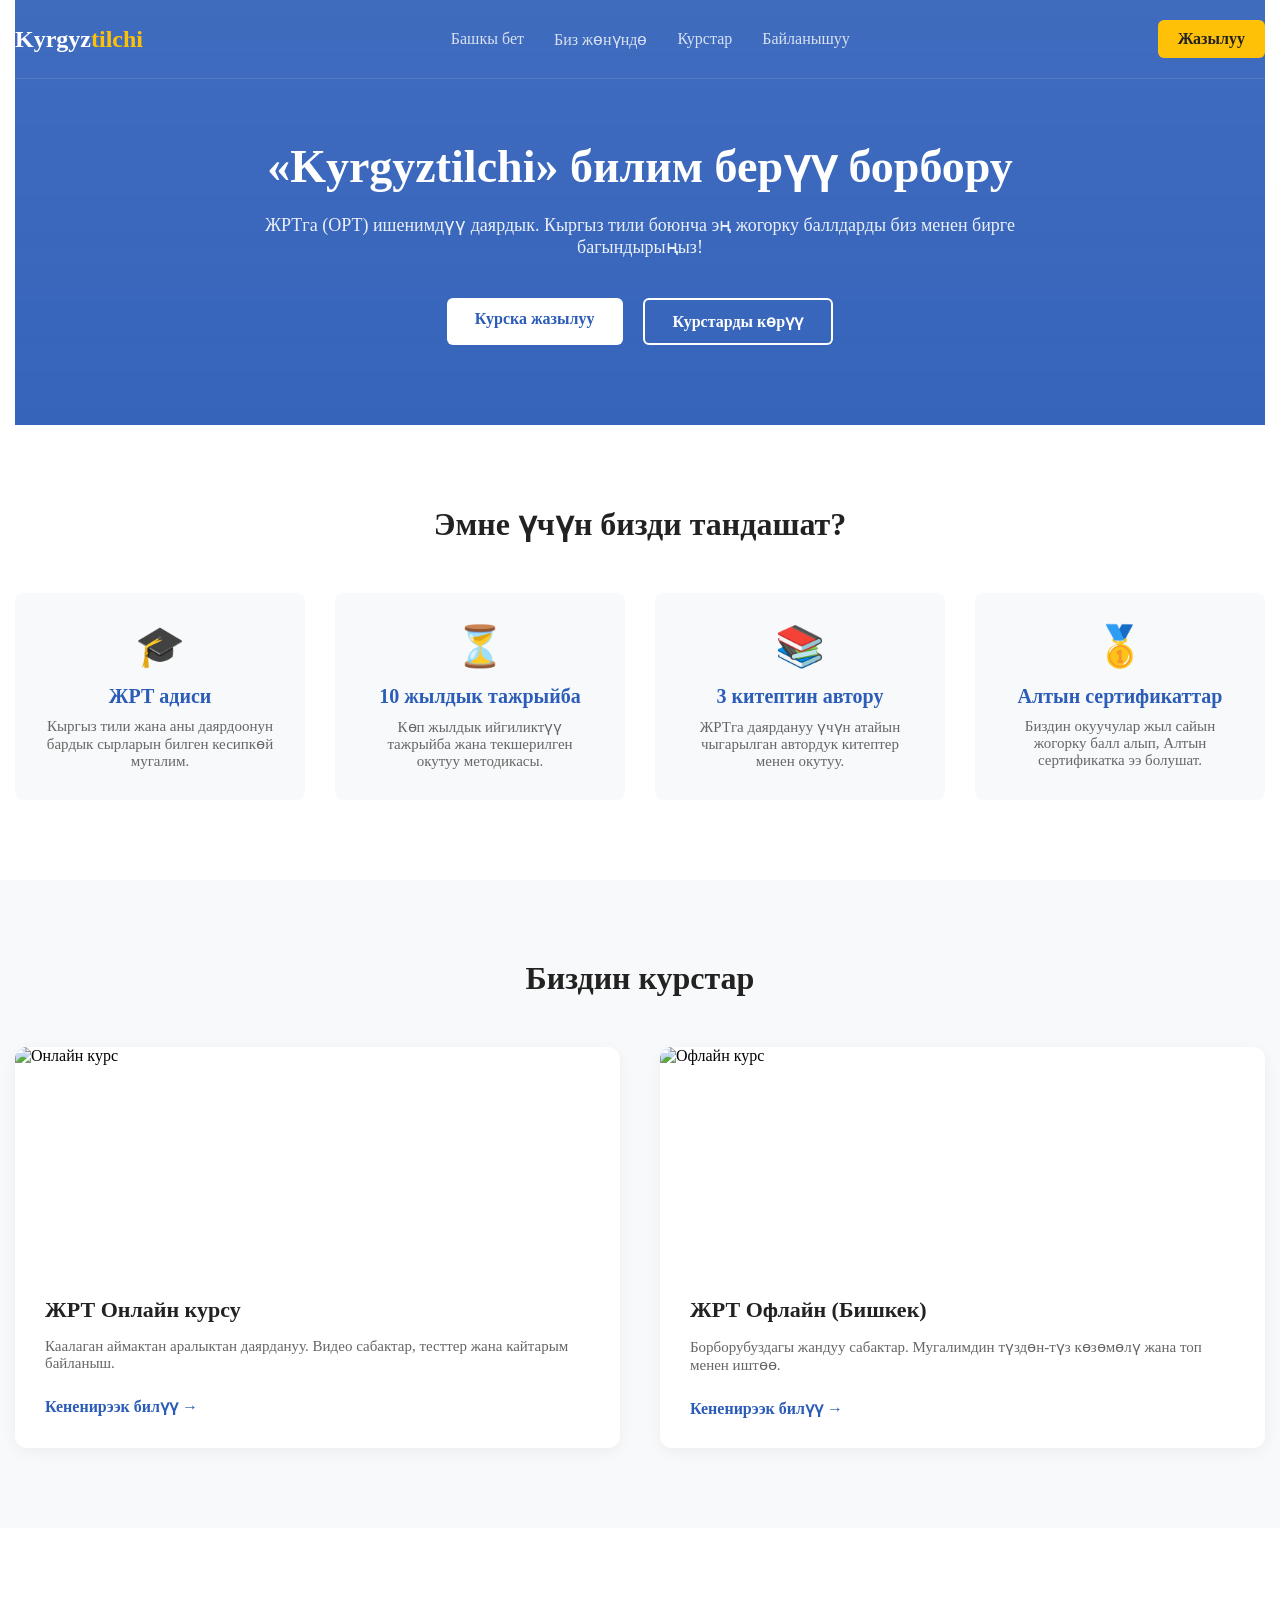
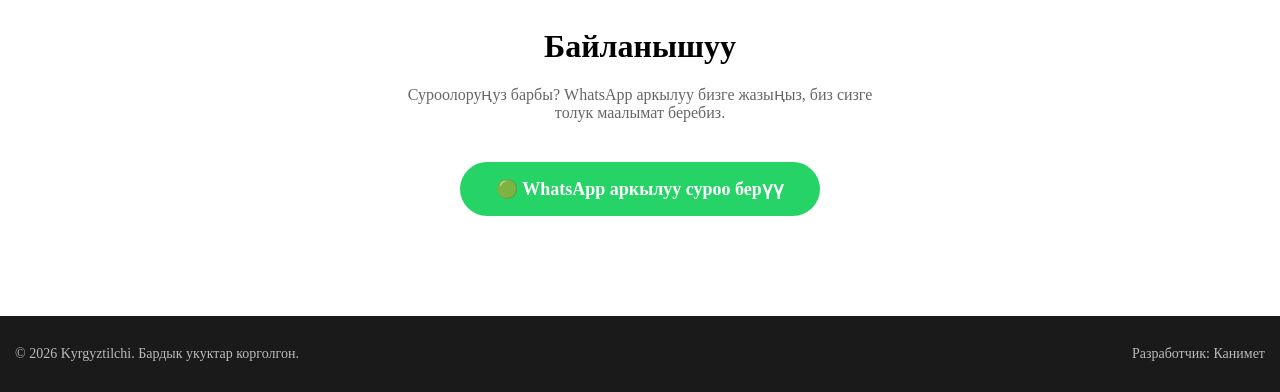
==== index.html @ afd0c278 "second commit" ====
<!DOCTYPE html>
<html lang="ky">
<head>
    <meta charset="UTF-8">
    <meta name="viewport" content="width=device-width, initial-scale=1.0">
    <title>Kyrgyztilchi</title>
    <link rel="stylesheet" href="./styles.css/index.css">
</head>
<body>
    <header class="header" id="header">
        <div class="container">
            <div class="header__content">
                <div class="header__nav">
                    <div class="header__logo">
                        <span class="logo-text">Kyrgyz<span>tilchi</span></span>
                    </div>
                    <nav class="header__nav-item">
                        <a href="#header" class="nav__link">Башкы бет</a>
                        <a href="#about" class="nav__link">Биз жөнүндө</a>
                        <a href="#courses" class="nav__link">Курстар</a>
                        <a href="#contacts" class="nav__link">Байланышуу</a>
                    </nav>
                    <a href="https://wa.me" target="_blank" class="header__nav-btn">Жазылуу</a>
                </div>
                <div class="header__hero">
                    <h1 class="hero__title">«Kyrgyztilchi» билим берүү борбору</h1>
                    <p class="hero__description">ЖРТга (ОРТ) ишенимдүү даярдык. Кыргыз тили боюнча эң жогорку баллдарды биз менен бирге багындырыңыз!</p>
                    <div class="hero__actions">
                        <a href="https://wa.me" target="_blank" class="btn btn--hero">Курска жазылуу</a>
                        <a href="#courses" class="btn btn--secondary">Курстарды көрүү</a>
                    </div>
                </div>
            </div>
        </div>
    </header>

    <main class="main" id="main">
        <section class="about" id="about">
            <div class="container">
                <div class="about__content">
                    <h2 class="about__title">Эмне үчүн бизди тандашат?</h2>
                    <div class="about__grid">
                        <div class="about__card">
                            <div class="about__card-icon">🎓</div>
                            <h3 class="about__card-title">ЖРТ адиси</h3>
                            <p class="about__card-text">Кыргыз тили жана аны даярдоонун бардык сырларын билген кесипкөй мугалим.</p>
                        </div>
                        <div class="about__card">
                            <div class="about__card-icon">⏳</div>
                            <h3 class="about__card-title">10 жылдык тажрыйба</h3>
                            <p class="about__card-text">Көп жылдык ийгиликтүү тажрыйба жана текшерилген окутуу методикасы.</p>
                        </div>
                        <div class="about__card">
                            <div class="about__card-icon">📚</div>
                            <h3 class="about__card-title">3 китептин автору</h3>
                            <p class="about__card-text">ЖРТга даярдануу үчүн атайын чыгарылган автордук китептер менен окутуу.</p>
                        </div>
                        <div class="about__card">
                            <div class="about__card-icon">🥇</div>
                            <h3 class="about__card-title">Алтын сертификаттар</h3>
                            <p class="about__card-text">Биздин окуучулар жыл сайын жогорку балл алып, Алтын сертификатка ээ болушат.</p>
                        </div>
                    </div>
                </div>
            </div>
        </section>

        <section class="courses" id="courses">
            <div class="container">
                <div class="courses__content">
                    <h2 class="courses__title">Биздин курстар</h2>
                    <div class="courses__grid">
                        <div class="courses__card">
                            <div class="courses__card-image">
                                <img src="./media/images/image.png" alt="Онлайн курс">
                            </div>
                            <div class="courses__card-info">
                                <h3 class="courses__card-name">ЖРТ Онлайн курсу</h3>
                                <p class="courses__card-desc">Каалаган аймактан аралыктан даярдануу. Видео сабактар, тесттер жана кайтарым байланыш.</p>
                                <a href="https://wa.me" target="_blank" class="courses__card-link">Кененирээк билүү →</a>
                            </div>
                        </div>
                        <div class="courses__card">
                            <div class="courses__card-image">
                                <img src="./media/images/image.png" alt="Офлайн курс">
                            </div>
                            <div class="courses__card-info">
                                <h3 class="courses__card-name">ЖРТ Офлайн (Бишкек)</h3>
                                <p class="courses__card-desc">Борборубуздагы жандуу сабактар. Мугалимдин түздөн-түз көзөмөлү жана топ менен иштөө.</p>
                                <a href="https://wa.me" target="_blank" class="courses__card-link">Кененирээк билүү →</a>
                            </div>
                        </div>
                    </div>
                </div>
            </div>
        </section>
        
        <section class="contacts" id="contacts">
            <div class="container">
                <div class="contacts__content">
                    <h2 class="contacts__title">Байланышуу</h2>
                    <p class="contacts__description">Суроолоруңуз барбы? WhatsApp аркылуу бизге жазыңыз, биз сизге толук маалымат беребиз.</p>
                    <div class="contacts__action">
                        <a href="https://wa.me" target="_blank" class="contacts__btn-wa">🟢 WhatsApp аркылуу суроо берүү</a>
                    </div>
                </div>
            </div>
        </section>
    </main>

    <footer class="footer" id="footer">
        <div class="container">
            <div class="footer__content">
                <div class="footer__copy">&copy; 2026 Kyrgyztilchi. Бардык укуктар корголгон.</div>
                <div class="footer__dev">Разработчик: Канимет</div>
            </div>
        </div>
    </footer>

    <script src="./script.js"></script>
</body>
</html>
---- styles.css/index.css ----
@import url(./reset.css);
@import url(./global.css);
@import url(./root.css);
@import url(./style.css);
@import url(./adaptive.css);
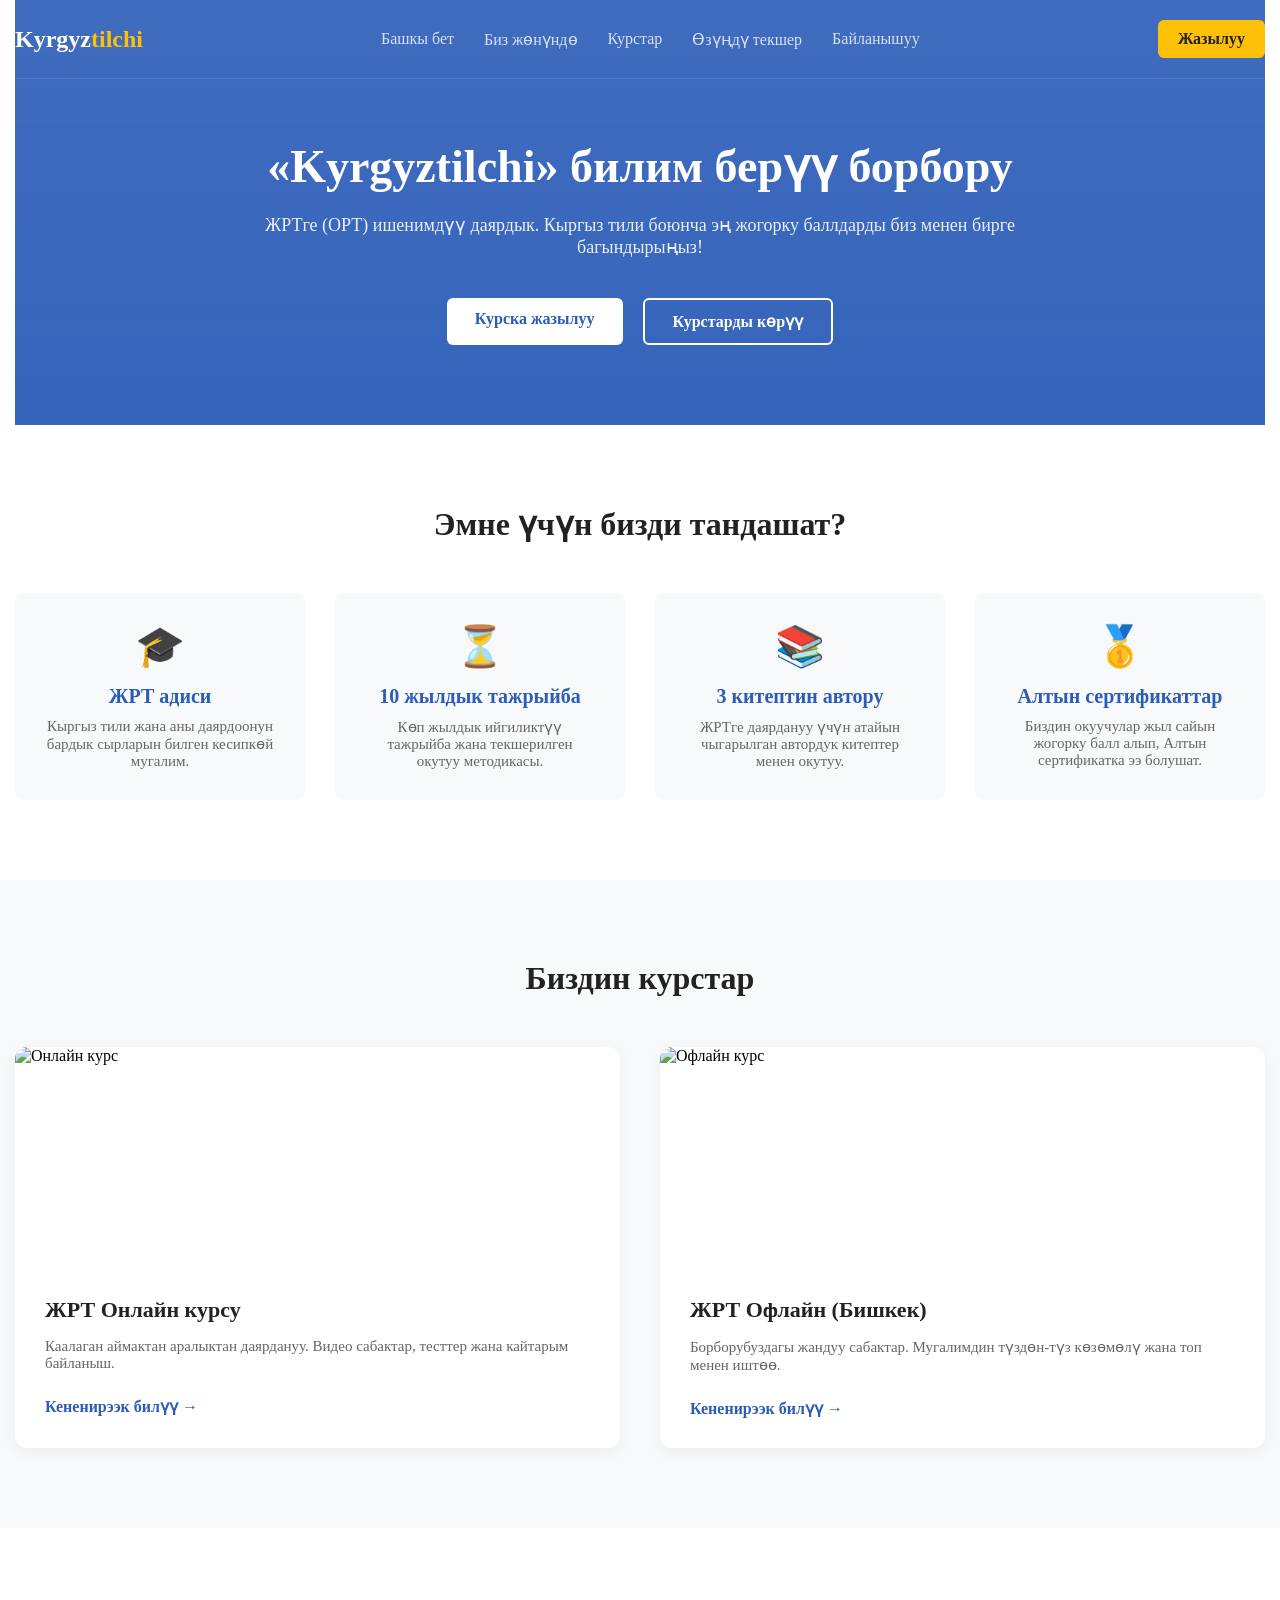
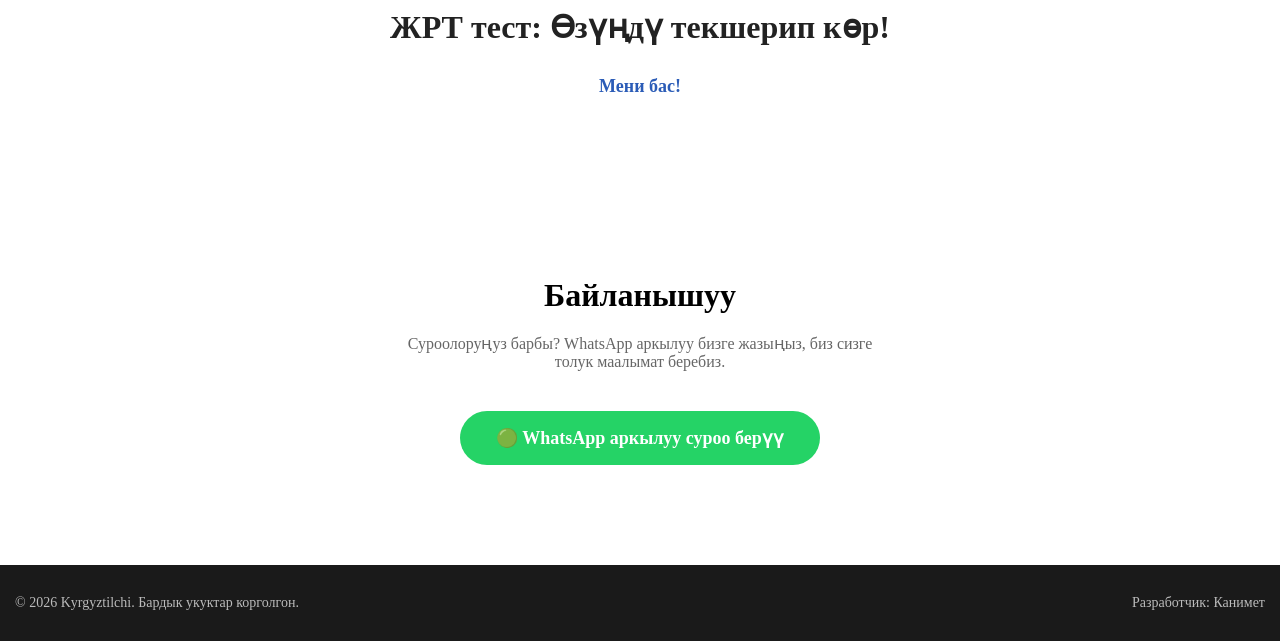
==== commit 16656dd0: "third commit" ====
--- a/index.html
+++ b/index.html
@@ -18,13 +18,15 @@
                         <a href="#header" class="nav__link">Башкы бет</a>
                         <a href="#about" class="nav__link">Биз жөнүндө</a>
                         <a href="#courses" class="nav__link">Курстар</a>
+                        <!-- Добавили пункт для быстрой прокрутки к тестам -->
+                        <a href="#synamyk" class="nav__link">Өзүңдү текшер</a>
                         <a href="#contacts" class="nav__link">Байланышуу</a>
                     </nav>
                     <a href="https://wa.me" target="_blank" class="header__nav-btn">Жазылуу</a>
                 </div>
                 <div class="header__hero">
                     <h1 class="hero__title">«Kyrgyztilchi» билим берүү борбору</h1>
-                    <p class="hero__description">ЖРТга (ОРТ) ишенимдүү даярдык. Кыргыз тили боюнча эң жогорку баллдарды биз менен бирге багындырыңыз!</p>
+                    <p class="hero__description">ЖРТге (ОРТ) ишенимдүү даярдык. Кыргыз тили боюнча эң жогорку баллдарды биз менен бирге багындырыңыз!</p>
                     <div class="hero__actions">
                         <a href="https://wa.me" target="_blank" class="btn btn--hero">Курска жазылуу</a>
                         <a href="#courses" class="btn btn--secondary">Курстарды көрүү</a>
@@ -53,7 +55,7 @@
                         <div class="about__card">
                             <div class="about__card-icon">📚</div>
                             <h3 class="about__card-title">3 китептин автору</h3>
-                            <p class="about__card-text">ЖРТга даярдануу үчүн атайын чыгарылган автордук китептер менен окутуу.</p>
+                            <p class="about__card-text">ЖРТге даярдануу үчүн атайын чыгарылган автордук китептер менен окутуу.</p>
                         </div>
                         <div class="about__card">
                             <div class="about__card-icon">🥇</div>
@@ -94,6 +96,15 @@
                 </div>
             </div>
         </section>
+
+        <section class="synamyk" id="synamyk">
+            <div class="container">
+                <div class="synamyk__content">
+                    <h2 class="synamyk__title">ЖРТ тест: Өзүңдү текшерип көр!</h2>
+                    <a class="synamyk__description" href="./synamyk.html">Мени бас!</a>
+                </div>
+            </div>
+        </section>
         
         <section class="contacts" id="contacts">
             <div class="container">
--- a/styles.css/index.css
+++ b/styles.css/index.css
@@ -1,3 +1,4 @@
+
 @import url(./reset.css);
 @import url(./global.css);
 @import url(./root.css);
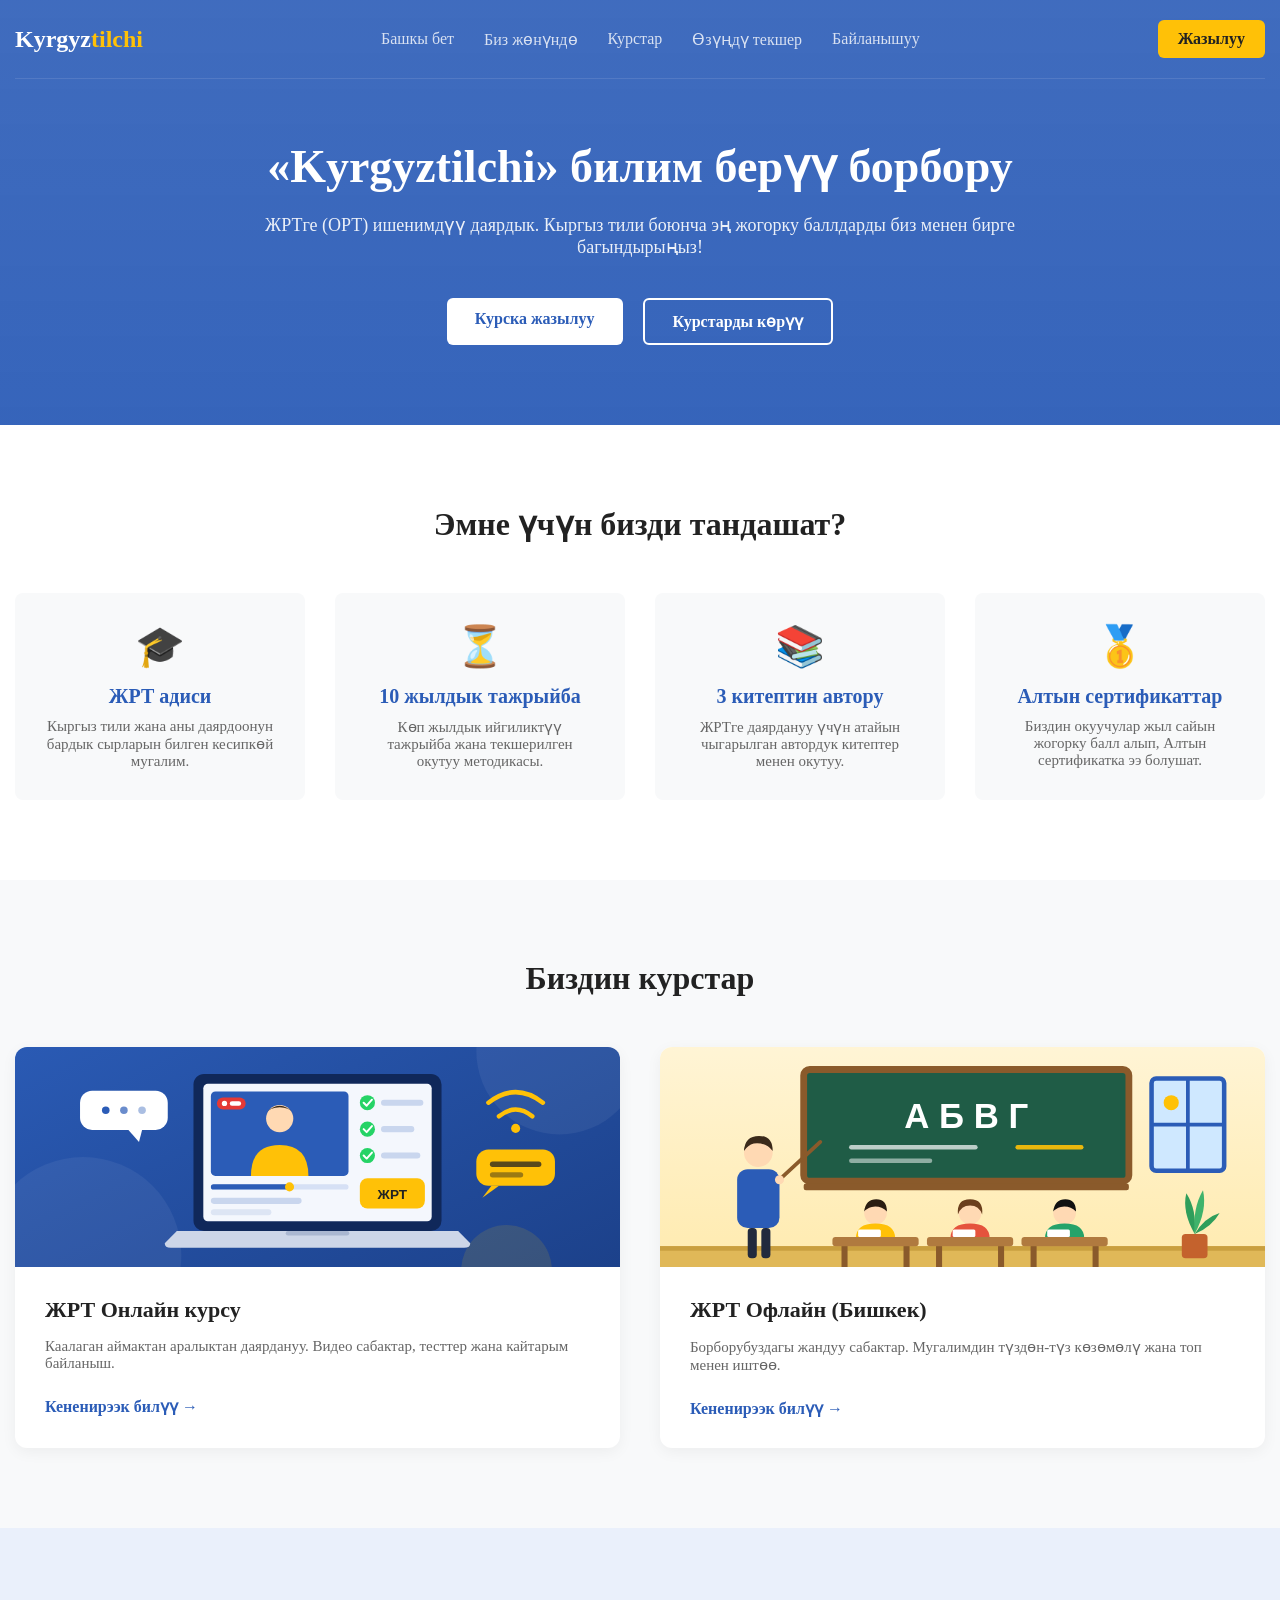
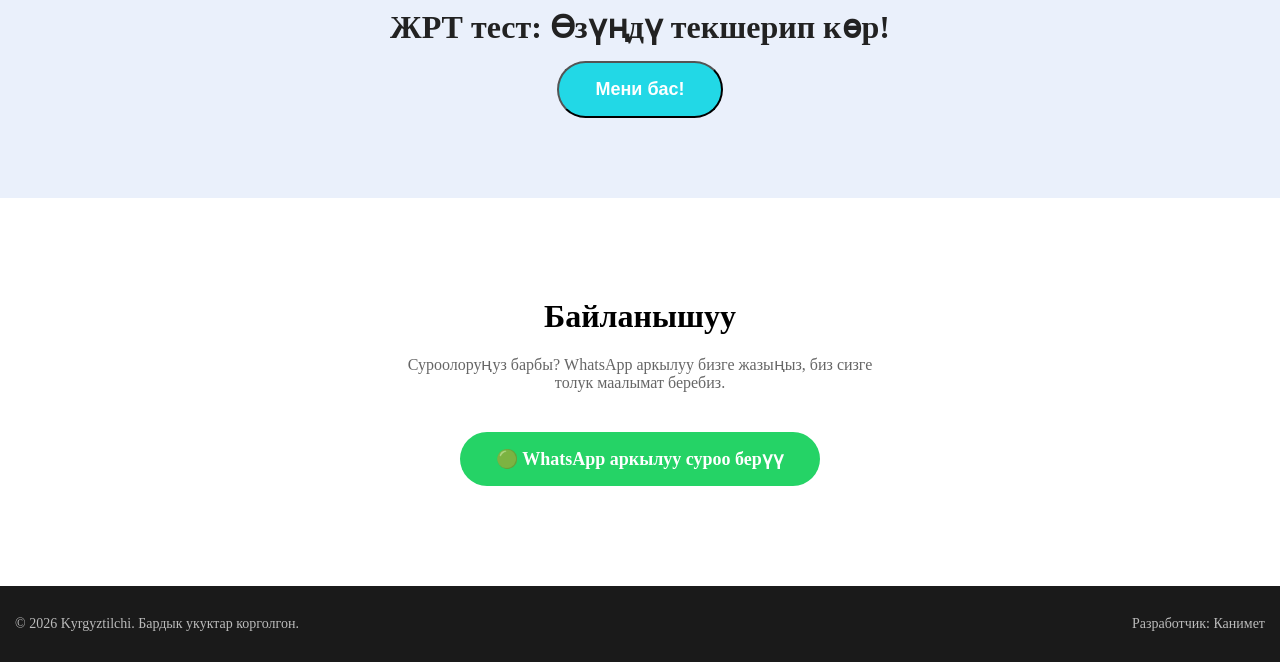
==== commit 7d5d3fd0: "create logic test" ====
--- a/index.html
+++ b/index.html
@@ -22,13 +22,13 @@
                         <a href="#synamyk" class="nav__link">Өзүңдү текшер</a>
                         <a href="#contacts" class="nav__link">Байланышуу</a>
                     </nav>
-                    <a href="https://wa.me" target="_blank" class="header__nav-btn">Жазылуу</a>
+                    <a href="https://api.whatsapp.com/send?phone=996502601999" target="_blank" class="header__nav-btn">Жазылуу</a>
                 </div>
                 <div class="header__hero">
                     <h1 class="hero__title">«Kyrgyztilchi» билим берүү борбору</h1>
                     <p class="hero__description">ЖРТге (ОРТ) ишенимдүү даярдык. Кыргыз тили боюнча эң жогорку баллдарды биз менен бирге багындырыңыз!</p>
                     <div class="hero__actions">
-                        <a href="https://wa.me" target="_blank" class="btn btn--hero">Курска жазылуу</a>
+                        <a href="https://api.whatsapp.com/send?phone=996502601999" target="_blank" class="btn btn--hero">Курска жазылуу</a>
                         <a href="#courses" class="btn btn--secondary">Курстарды көрүү</a>
                     </div>
                 </div>
@@ -74,22 +74,22 @@
                     <div class="courses__grid">
                         <div class="courses__card">
                             <div class="courses__card-image">
-                                <img src="./media/images/image.png" alt="Онлайн курс">
+                                <img src="./media/images/course-online.svg" alt="Онлайн курс">
                             </div>
                             <div class="courses__card-info">
                                 <h3 class="courses__card-name">ЖРТ Онлайн курсу</h3>
                                 <p class="courses__card-desc">Каалаган аймактан аралыктан даярдануу. Видео сабактар, тесттер жана кайтарым байланыш.</p>
-                                <a href="https://wa.me" target="_blank" class="courses__card-link">Кененирээк билүү →</a>
+                                <a href="https://api.whatsapp.com/send?phone=996502601999" target="_blank" class="courses__card-link">Кененирээк билүү →</a>
                             </div>
                         </div>
                         <div class="courses__card">
                             <div class="courses__card-image">
-                                <img src="./media/images/image.png" alt="Офлайн курс">
+                                <img src="./media/images/course-offline.svg" alt="Офлайн курс">
                             </div>
                             <div class="courses__card-info">
                                 <h3 class="courses__card-name">ЖРТ Офлайн (Бишкек)</h3>
                                 <p class="courses__card-desc">Борборубуздагы жандуу сабактар. Мугалимдин түздөн-түз көзөмөлү жана топ менен иштөө.</p>
-                                <a href="https://wa.me" target="_blank" class="courses__card-link">Кененирээк билүү →</a>
+                                <a href="https://api.whatsapp.com/send?phone=996502601999" target="_blank" class="courses__card-link">Кененирээк билүү →</a>
                             </div>
                         </div>
                     </div>
@@ -101,7 +101,7 @@
             <div class="container">
                 <div class="synamyk__content">
                     <h2 class="synamyk__title">ЖРТ тест: Өзүңдү текшерип көр!</h2>
-                    <a class="synamyk__description" href="./synamyk.html">Мени бас!</a>
+                    <button class="synamyk__btn"><a class="synamyk__description" href="./synamyk.html">Мени бас!</a></button>
                 </div>
             </div>
         </section>
@@ -112,7 +112,7 @@
                     <h2 class="contacts__title">Байланышуу</h2>
                     <p class="contacts__description">Суроолоруңуз барбы? WhatsApp аркылуу бизге жазыңыз, биз сизге толук маалымат беребиз.</p>
                     <div class="contacts__action">
-                        <a href="https://wa.me" target="_blank" class="contacts__btn-wa">🟢 WhatsApp аркылуу суроо берүү</a>
+                        <a href="https://api.whatsapp.com/send?phone=996502601999" target="_blank" class="contacts__btn-wa">🟢 WhatsApp аркылуу суроо берүү</a>
                     </div>
                 </div>
             </div>
@@ -128,6 +128,5 @@
         </div>
     </footer>
 
-    <script src="./script.js"></script>
 </body>
 </html>
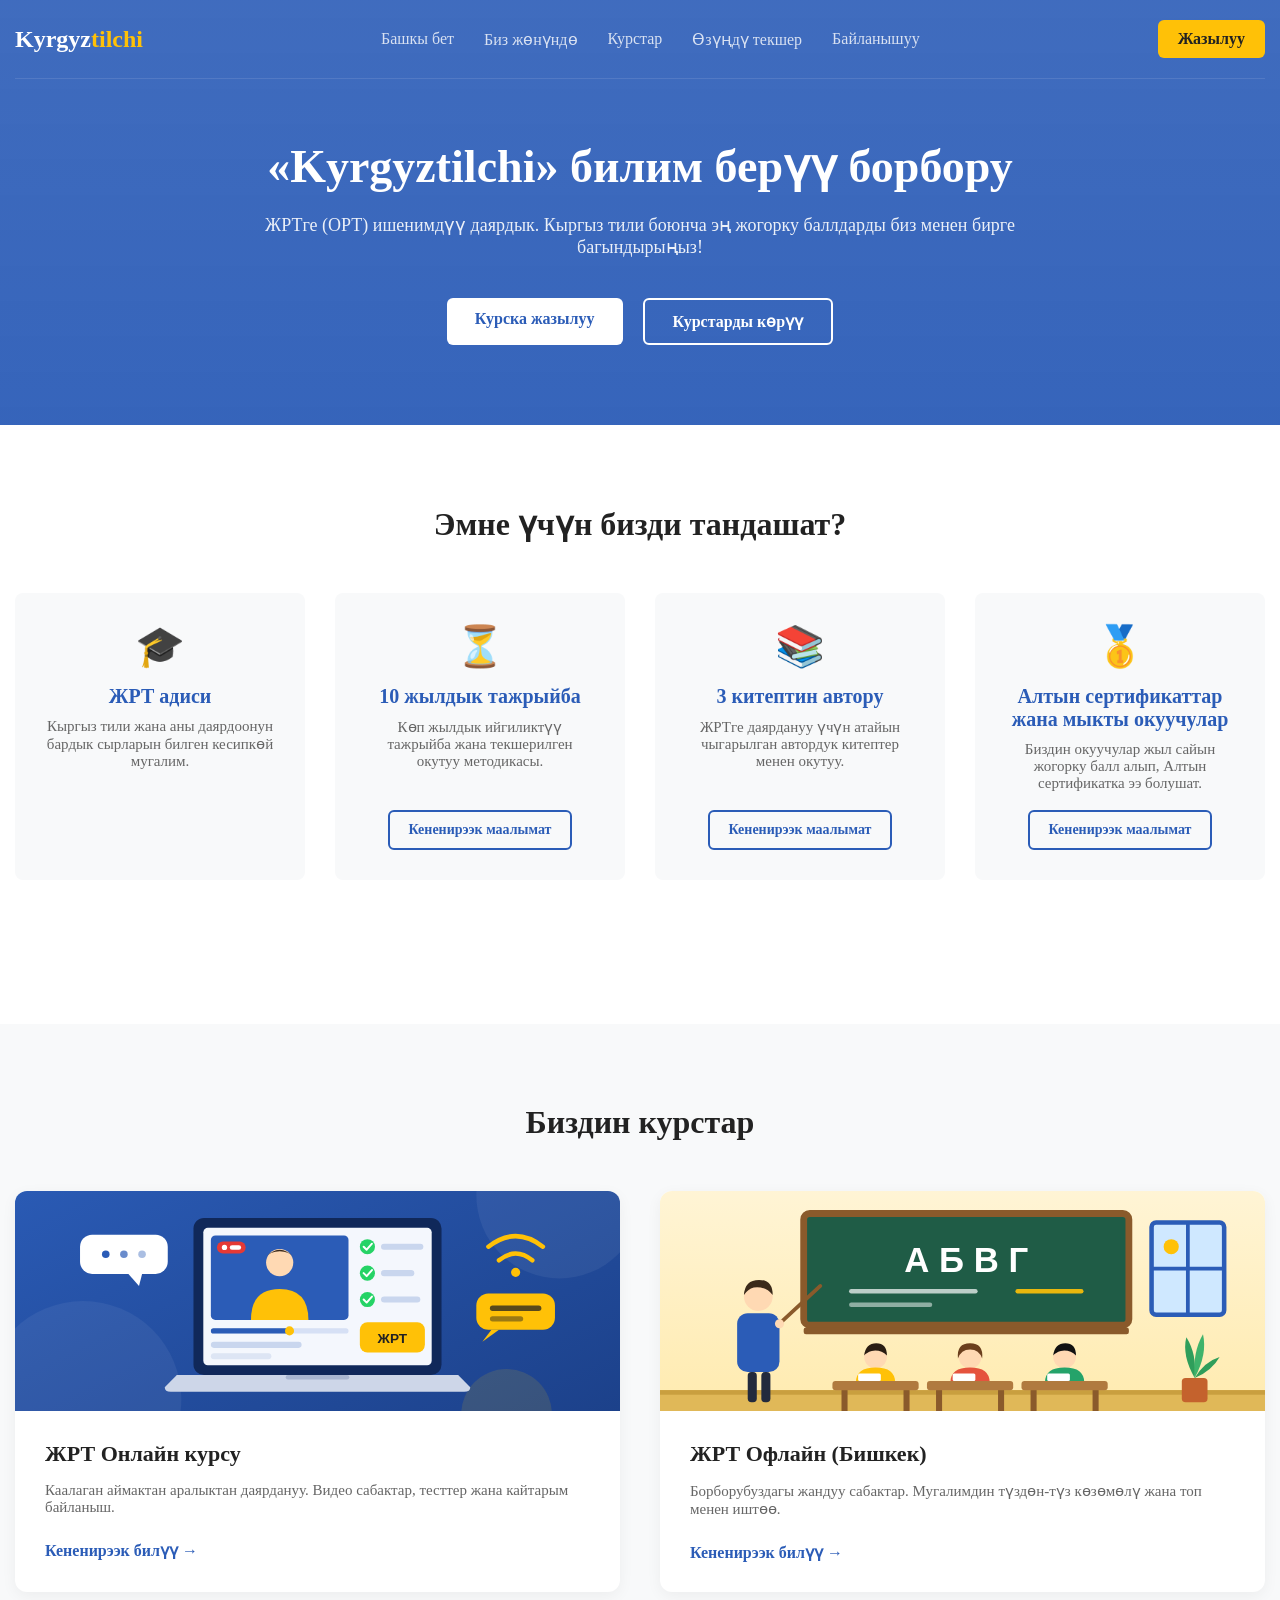
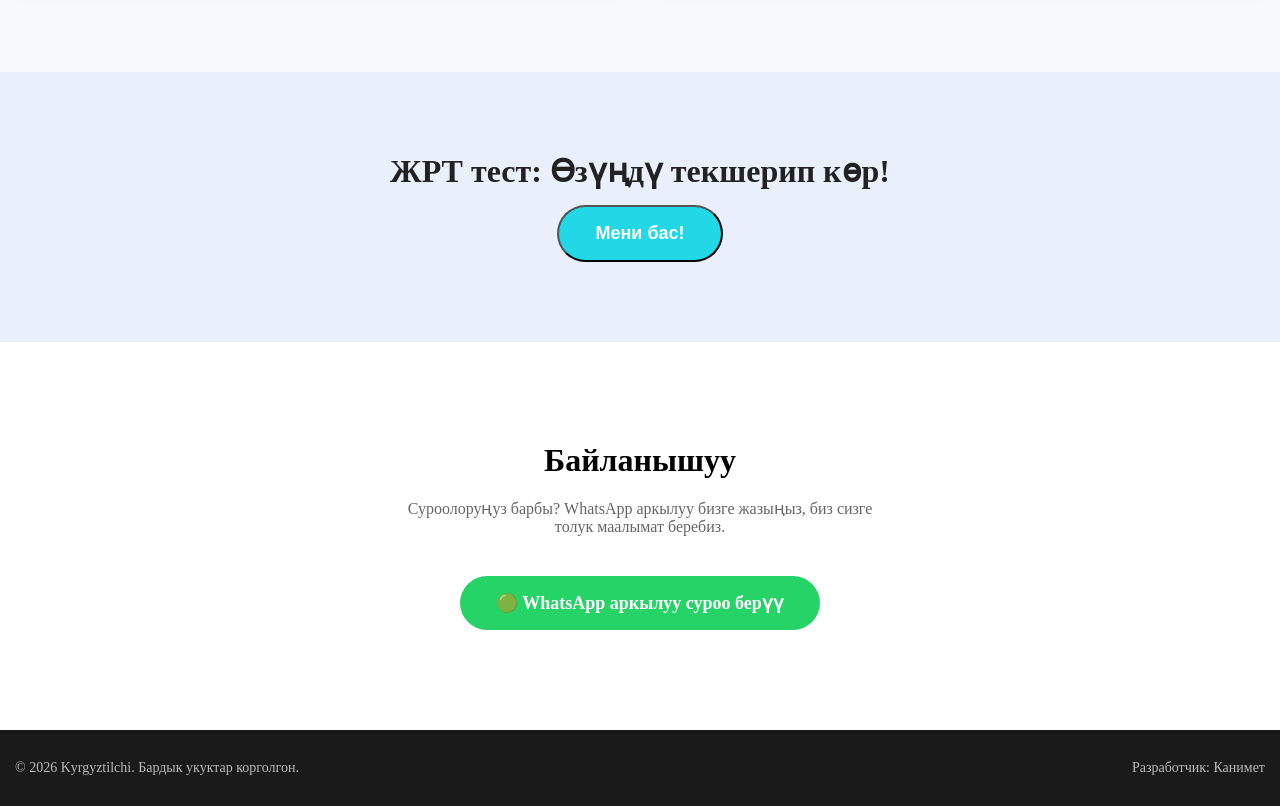
==== commit 347f0afa: "section info" ====
--- a/index.html
+++ b/index.html
@@ -7,6 +7,7 @@
     <link rel="stylesheet" href="./styles.css/index.css">
 </head>
 <body>
+    <script src="./about.js" defer></script>
     <header class="header" id="header">
         <div class="container">
             <div class="header__content">
@@ -51,21 +52,29 @@
                             <div class="about__card-icon">⏳</div>
                             <h3 class="about__card-title">10 жылдык тажрыйба</h3>
                             <p class="about__card-text">Көп жылдык ийгиликтүү тажрыйба жана текшерилген окутуу методикасы.</p>
+                            <button class="about__card-info" id="info-exp">Кененирээк маалымат</button>
                         </div>
                         <div class="about__card">
                             <div class="about__card-icon">📚</div>
                             <h3 class="about__card-title">3 китептин автору</h3>
                             <p class="about__card-text">ЖРТге даярдануу үчүн атайын чыгарылган автордук китептер менен окутуу.</p>
+                            <button class="about__card-info" id="info-books">Кененирээк маалымат</button>
                         </div>
                         <div class="about__card">
                             <div class="about__card-icon">🥇</div>
-                            <h3 class="about__card-title">Алтын сертификаттар</h3>
+                            <h3 class="about__card-title">Алтын сертификаттар жана мыкты окуучулар</h3>
                             <p class="about__card-text">Биздин окуучулар жыл сайын жогорку балл алып, Алтын сертификатка ээ болушат.</p>
+                            <button class="about__card-info" id="info-gold">Кененирээк маалымат</button>
                         </div>
                     </div>
                 </div>
             </div>
         </section>
+
+        <section class="info info-inner">
+
+        </section>
+
 
         <section class="courses" id="courses">
             <div class="container">
